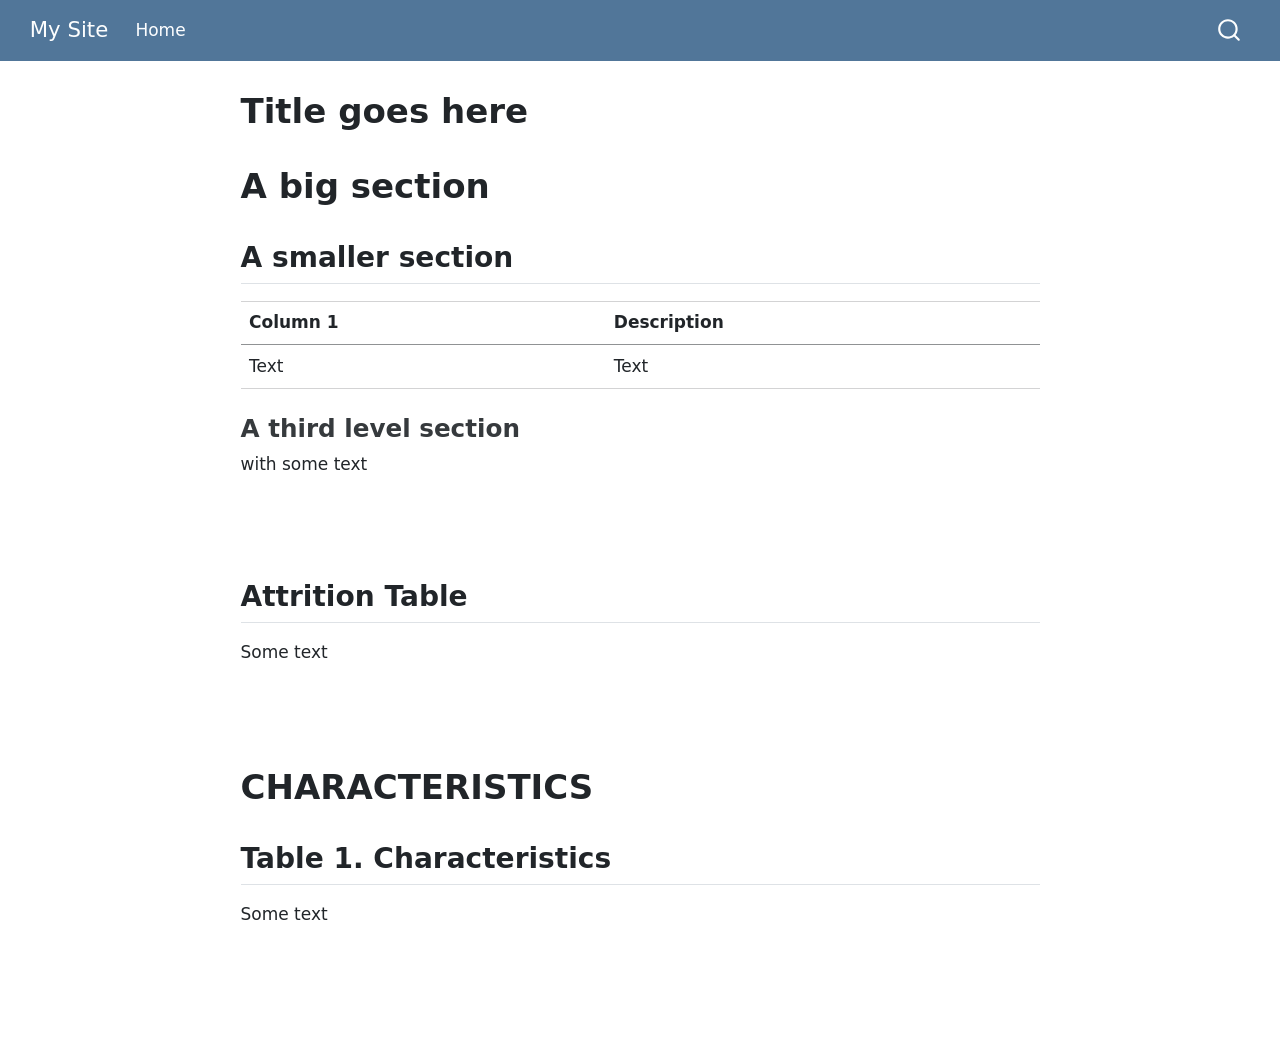
==== index.html @ ead002fa "Built site for gh-pages" ====
<!DOCTYPE html>
<html xmlns="http://www.w3.org/1999/xhtml" lang="en" xml:lang="en"><head>

<meta charset="utf-8">
<meta name="generator" content="quarto-1.10.18">

<meta name="viewport" content="width=device-width, initial-scale=1.0, user-scalable=yes">


<title>Title goes here – My Site</title>
<style>
/* Default styles provided by pandoc.
** See https://pandoc.org/MANUAL.html#variables-for-html for config info.
*/
span.smallcaps{font-variant: small-caps;}
div.columns{display: flex; gap: 1.5em;}
div.column{flex: auto;}
@media screen {
div.columns{gap: min(4vw, 1.5em);}
div.column{overflow-x: auto;}
}
div.hanging-indent{margin-left: 1.5em; text-indent: -1.5em;}
ul.task-list{list-style: none;}
ul.task-list li input[type="checkbox"] {
  width: 0.8em;
  margin: 0 0.8em 0.2em -1em; /* quarto-specific, see https://github.com/quarto-dev/quarto-cli/issues/4556 */ 
  vertical-align: middle;
}
</style>


<script src="site_libs/quarto-nav/quarto-nav.js"></script>
<script src="site_libs/quarto-nav/headroom.min.js"></script>
<script src="site_libs/clipboard/clipboard.min.js"></script>
<script src="site_libs/quarto-search/autocomplete.umd.js"></script>
<script src="site_libs/quarto-search/fuse.min.js"></script>
<script src="site_libs/quarto-search/quarto-search.js"></script>
<meta name="quarto:offset" content="./">
<script src="site_libs/quarto-html/quarto.js" type="module"></script>
<script src="site_libs/quarto-html/tabsets/tabsets.js" type="module"></script>
<script src="site_libs/quarto-html/popper.min.js"></script>
<script src="site_libs/quarto-html/tippy.umd.min.js"></script>
<script src="site_libs/quarto-html/anchor.min.js"></script>
<link href="site_libs/quarto-html/tippy.css" rel="stylesheet">
<link href="site_libs/quarto-html/quarto-syntax-highlighting-64a204ab8560d761af7679ceaba22944.css" rel="stylesheet" id="quarto-text-highlighting-styles">
<script src="site_libs/bootstrap/bootstrap.min.js"></script>
<link href="site_libs/bootstrap/bootstrap-icons.css" rel="stylesheet">
<link href="site_libs/bootstrap/bootstrap-4404fc44ce39540de2993f3ab3e0ab5d.min.css" rel="stylesheet" append-hash="true" id="quarto-bootstrap" data-mode="light">
<script id="quarto-search-options" type="application/json">{
  "location": "navbar",
  "copy-button": false,
  "collapse-after": 3,
  "panel-placement": "end",
  "type": "overlay",
  "limit": 50,
  "keyboard-shortcut": [
    "f",
    "/",
    "s"
  ],
  "show-item-context": false,
  "language": {
    "search-no-results-text": "No results",
    "search-matching-documents-text": "matching documents",
    "search-copy-link-title": "Copy link to search",
    "search-hide-matches-text": "Hide additional matches",
    "search-more-match-text": "more match in this document",
    "search-more-matches-text": "more matches in this document",
    "search-clear-button-title": "Clear",
    "search-text-placeholder": "",
    "search-detached-cancel-button-title": "Cancel",
    "search-submit-button-title": "Submit",
    "search-label": "Search"
  }
}</script>


</head>

<body class="nav-fixed fullcontent quarto-light">

<div id="quarto-search-results"></div>
  <header id="quarto-header" class="headroom fixed-top">
    <nav class="navbar navbar-expand-lg " data-bs-theme="dark">
      <div class="navbar-container container-fluid">
      <div class="navbar-brand-container mx-auto">
    <a class="navbar-brand" href="./index.html">
    <span class="navbar-title">My Site</span>
    </a>
  </div>
            <div id="quarto-search" class="" title="Search"></div>
          <button class="navbar-toggler" type="button" data-bs-toggle="collapse" data-bs-target="#navbarCollapse" aria-controls="navbarCollapse" role="menu" aria-expanded="false" aria-label="Toggle navigation" onclick="if (window.quartoToggleHeadroom) { window.quartoToggleHeadroom(); }">
  <span class="navbar-toggler-icon"></span>
</button>
          <div class="collapse navbar-collapse" id="navbarCollapse">
            <ul class="navbar-nav navbar-nav-scroll me-auto">
  <li class="nav-item">
    <a class="nav-link active" href="./index.html" aria-current="page"> 
<span class="menu-text">Home</span></a>
  </li>  
</ul>
          </div> <!-- /navcollapse -->
            <div class="quarto-navbar-tools">
</div>
      </div> <!-- /container-fluid -->
    </nav>
</header>
<!-- content -->
<div id="quarto-content" class="quarto-container page-columns page-rows-contents page-layout-article page-navbar">
<!-- sidebar -->
<!-- margin-sidebar -->
    
<!-- main -->
<main class="content" id="quarto-document-content">

<header id="title-block-header" class="quarto-title-block default">
<div class="quarto-title">
<h1 class="title">Title goes here</h1>
</div>



<div class="quarto-title-meta">

    
  
    
  </div>
  


</header>


<section id="a-big-section" class="level1">
<h1>A big section</h1>
<section id="a-smaller-section" class="level2">
<h2 class="anchored" data-anchor-id="a-smaller-section">A smaller section</h2>
<table class="caption-top table">
<thead>
<tr class="header">
<th>Column 1</th>
<th>Description</th>
</tr>
</thead>
<tbody>
<tr class="odd">
<td>Text</td>
<td>Text</td>
</tr>
</tbody>
</table>
<section id="a-third-level-section" class="level3">
<h3 class="anchored" data-anchor-id="a-third-level-section">A third level section</h3>
<p>with some text</p>
<p><br> <br></p>
<!----------------------------------------------------------------------------->
<!-- 2. ATTRITION
<!----------------------------------------------------------------------------->
</section>
</section>
<section id="attrition-table" class="level2">
<h2 class="anchored" data-anchor-id="attrition-table">Attrition Table</h2>
<p>Some text</p>
<p><br> <br></p>
<!----------------------------------------------------------------------------->
<!-- 3. CHARACTERISTICS
<!----------------------------------------------------------------------------->
</section>
</section>
<section id="characteristics" class="level1">
<h1>CHARACTERISTICS</h1>
<section id="table-1.-characteristics" class="level2">
<h2 class="anchored" data-anchor-id="table-1.-characteristics">Table 1. Characteristics</h2>
<p>Some text</p>
<p><br></p>


</section>
</section>

</main> <!-- /main -->
<script id="quarto-html-after-body" type="application/javascript">
  window.document.addEventListener("DOMContentLoaded", function (event) {
    const icon = "";
    const anchorJS = new window.AnchorJS();
    anchorJS.options = {
      placement: 'right',
      icon: icon
    };
    anchorJS.add('.anchored');
    const isCodeAnnotation = (el) => {
      for (const clz of el.classList) {
        if (clz.startsWith('code-annotation-')) {                     
          return true;
        }
      }
      return false;
    }
    const onCopySuccess = function(e) {
      // button target
      const button = e.trigger;
      // don't keep focus
      button.blur();
      // flash "checked"
      button.classList.add('code-copy-button-checked');
      var currentTitle = button.getAttribute("title");
      button.setAttribute("title", "Copied!");
      let tooltip;
      if (window.bootstrap) {
        button.setAttribute("data-bs-toggle", "tooltip");
        button.setAttribute("data-bs-placement", "left");
        button.setAttribute("data-bs-title", "Copied!");
        tooltip = new bootstrap.Tooltip(button, 
          { trigger: "manual", 
            customClass: "code-copy-button-tooltip",
            offset: [0, -8]});
        tooltip.show();    
      }
      setTimeout(function() {
        if (tooltip) {
          tooltip.hide();
          button.removeAttribute("data-bs-title");
          button.removeAttribute("data-bs-toggle");
          button.removeAttribute("data-bs-placement");
        }
        button.setAttribute("title", currentTitle);
        button.classList.remove('code-copy-button-checked');
      }, 1000);
      // clear code selection
      e.clearSelection();
    }
    const getTextToCopy = function(trigger) {
      const outerScaffold = trigger.parentElement.cloneNode(true);
      const codeEl = outerScaffold.querySelector('code');
      for (const childEl of codeEl.children) {
        if (isCodeAnnotation(childEl)) {
          childEl.remove();
        }
      }
      return codeEl.innerText;
    }
    const clipboard = new window.ClipboardJS('.code-copy-button:not([data-in-quarto-modal])', {
      text: getTextToCopy
    });
    clipboard.on('success', onCopySuccess);
    if (window.document.getElementById('quarto-embedded-source-code-modal')) {
      const clipboardModal = new window.ClipboardJS('.code-copy-button[data-in-quarto-modal]', {
        text: getTextToCopy,
        container: window.document.getElementById('quarto-embedded-source-code-modal')
      });
      clipboardModal.on('success', onCopySuccess);
    }
      var localhostRegex = new RegExp(/^(?:http|https):\/\/localhost\:?[0-9]*\//);
      var mailtoRegex = new RegExp(/^mailto:/);
        var filterRegex = new RegExp("https:\/\/nolankm\.github\.io\/github-pages-quarto-test\/");
      var isInternal = (href) => {
          return filterRegex.test(href) || localhostRegex.test(href) || mailtoRegex.test(href);
      }
      // Inspect non-navigation links and adorn them if external
     var links = window.document.querySelectorAll('a[href]:not(.nav-link):not(.navbar-brand):not(.toc-action):not(.sidebar-link):not(.sidebar-item-toggle):not(.pagination-link):not(.no-external):not([aria-hidden]):not(.dropdown-item):not(.quarto-navigation-tool):not(.about-link)');
      for (var i=0; i<links.length; i++) {
        const link = links[i];
        if (!isInternal(link.href)) {
          // undo the damage that might have been done by quarto-nav.js in the case of
          // links that we want to consider external
          if (link.dataset.originalHref !== undefined) {
            link.href = link.dataset.originalHref;
          }
        }
      }
    function tippyHover(el, contentFn, onTriggerFn, onUntriggerFn) {
      const config = {
        allowHTML: true,
        maxWidth: 500,
        delay: 100,
        arrow: false,
        appendTo: function(el) {
            return el.parentElement;
        },
        interactive: true,
        interactiveBorder: 10,
        theme: 'quarto',
        placement: 'bottom-start',
      };
      if (contentFn) {
        config.content = contentFn;
      }
      if (onTriggerFn) {
        config.onTrigger = onTriggerFn;
      }
      if (onUntriggerFn) {
        config.onUntrigger = onUntriggerFn;
      }
      window.tippy(el, config); 
    }
    const noterefs = window.document.querySelectorAll('a[role="doc-noteref"]');
    for (var i=0; i<noterefs.length; i++) {
      const ref = noterefs[i];
      tippyHover(ref, function() {
        // use id or data attribute instead here
        let href = ref.getAttribute('data-footnote-href') || ref.getAttribute('href');
        try { href = new URL(href).hash; } catch {}
        const id = href.replace(/^#\/?/, "");
        const note = window.document.getElementById(id);
        if (note) {
          return note.innerHTML;
        } else {
          return "";
        }
      });
    }
    const xrefs = window.document.querySelectorAll('a.quarto-xref');
    const processXRef = (id, note) => {
      // Strip column container classes
      const stripColumnClz = (el) => {
        el.classList.remove("page-full", "page-columns");
        if (el.children) {
          for (const child of el.children) {
            stripColumnClz(child);
          }
        }
      }
      stripColumnClz(note)
      if (id === null || id.startsWith('sec-')) {
        // Special case sections, only their first couple elements
        const container = document.createElement("div");
        if (note.children && note.children.length > 2) {
          container.appendChild(note.children[0].cloneNode(true));
          for (let i = 1; i < note.children.length; i++) {
            const child = note.children[i];
            if (child.tagName === "P" && child.innerText === "") {
              continue;
            } else {
              container.appendChild(child.cloneNode(true));
              break;
            }
          }
          if (window.Quarto?.typesetMath) {
            window.Quarto.typesetMath(container);
          }
          return container.innerHTML
        } else {
          if (window.Quarto?.typesetMath) {
            window.Quarto.typesetMath(note);
          }
          return note.innerHTML;
        }
      } else {
        // Remove any anchor links if they are present
        const anchorLink = note.querySelector('a.anchorjs-link');
        if (anchorLink) {
          anchorLink.remove();
        }
        if (window.Quarto?.typesetMath) {
          window.Quarto.typesetMath(note);
        }
        if (note.classList.contains("callout")) {
          return note.outerHTML;
        } else {
          return note.innerHTML;
        }
      }
    }
    for (var i=0; i<xrefs.length; i++) {
      const xref = xrefs[i];
      tippyHover(xref, undefined, function(instance) {
        instance.disable();
        let url = xref.getAttribute('href');
        let hash = undefined; 
        if (url.startsWith('#')) {
          hash = url;
        } else {
          try { hash = new URL(url).hash; } catch {}
        }
        if (hash) {
          const id = hash.replace(/^#\/?/, "");
          const note = window.document.getElementById(id);
          if (note !== null) {
            try {
              const html = processXRef(id, note.cloneNode(true));
              instance.setContent(html);
            } finally {
              instance.enable();
              instance.show();
            }
          } else {
            // See if we can fetch this
            fetch(url.split('#')[0])
            .then(res => res.text())
            .then(html => {
              const parser = new DOMParser();
              const htmlDoc = parser.parseFromString(html, "text/html");
              const note = htmlDoc.getElementById(id);
              if (note !== null) {
                const html = processXRef(id, note);
                instance.setContent(html);
              } 
            }).finally(() => {
              instance.enable();
              instance.show();
            });
          }
        } else {
          // See if we can fetch a full url (with no hash to target)
          // This is a special case and we should probably do some content thinning / targeting
          fetch(url)
          .then(res => res.text())
          .then(html => {
            const parser = new DOMParser();
            const htmlDoc = parser.parseFromString(html, "text/html");
            const note = htmlDoc.querySelector('main.content');
            if (note !== null) {
              // This should only happen for chapter cross references
              // (since there is no id in the URL)
              // remove the first header
              if (note.children.length > 0 && note.children[0].tagName === "HEADER") {
                note.children[0].remove();
              }
              const html = processXRef(null, note);
              instance.setContent(html);
            } 
          }).finally(() => {
            instance.enable();
            instance.show();
          });
        }
      }, function(instance) {
      });
    }
        let selectedAnnoteEl;
        const selectorForAnnotation = ( cell, annotation) => {
          let cellAttr = 'data-code-cell="' + cell + '"';
          let lineAttr = 'data-code-annotation="' +  annotation + '"';
          const selector = 'span[' + cellAttr + '][' + lineAttr + ']';
          return selector;
        }
        const selectCodeLines = (annoteEl) => {
          const doc = window.document;
          const targetCell = annoteEl.getAttribute("data-target-cell");
          const targetAnnotation = annoteEl.getAttribute("data-target-annotation");
          const annoteSpan = window.document.querySelector(selectorForAnnotation(targetCell, targetAnnotation));
          const lines = annoteSpan.getAttribute("data-code-lines").split(",");
          const lineIds = lines.map((line) => {
            return targetCell + "-" + line;
          })
          let top = null;
          let height = null;
          let parent = null;
          if (lineIds.length > 0) {
              //compute the position of the single el (top and bottom and make a div)
              const el = window.document.getElementById(lineIds[0]);
              top = el.offsetTop;
              height = el.offsetHeight;
              parent = el.parentElement.parentElement;
            if (lineIds.length > 1) {
              const lastEl = window.document.getElementById(lineIds[lineIds.length - 1]);
              const bottom = lastEl.offsetTop + lastEl.offsetHeight;
              height = bottom - top;
            }
            if (top !== null && height !== null && parent !== null) {
              // cook up a div (if necessary) and position it 
              let div = window.document.getElementById("code-annotation-line-highlight");
              if (div === null) {
                div = window.document.createElement("div");
                div.setAttribute("id", "code-annotation-line-highlight");
                div.style.position = 'absolute';
                parent.appendChild(div);
              }
              div.style.top = top - 2 + "px";
              div.style.height = height + 4 + "px";
              div.style.left = 0;
              let gutterDiv = window.document.getElementById("code-annotation-line-highlight-gutter");
              if (gutterDiv === null) {
                gutterDiv = window.document.createElement("div");
                gutterDiv.setAttribute("id", "code-annotation-line-highlight-gutter");
                gutterDiv.style.position = 'absolute';
                const codeCell = window.document.getElementById(targetCell);
                const gutter = codeCell.querySelector('.code-annotation-gutter');
                gutter.appendChild(gutterDiv);
              }
              gutterDiv.style.top = top - 2 + "px";
              gutterDiv.style.height = height + 4 + "px";
            }
            selectedAnnoteEl = annoteEl;
          }
        };
        const unselectCodeLines = () => {
          const elementsIds = ["code-annotation-line-highlight", "code-annotation-line-highlight-gutter"];
          elementsIds.forEach((elId) => {
            const div = window.document.getElementById(elId);
            if (div) {
              div.remove();
            }
          });
          selectedAnnoteEl = undefined;
        };
          // Handle positioning of the toggle
      window.addEventListener(
        "resize",
        throttle(() => {
          elRect = undefined;
          if (selectedAnnoteEl) {
            selectCodeLines(selectedAnnoteEl);
          }
        }, 10)
      );
      function throttle(fn, ms) {
      let throttle = false;
      let timer;
        return (...args) => {
          if(!throttle) { // first call gets through
              fn.apply(this, args);
              throttle = true;
          } else { // all the others get throttled
              if(timer) clearTimeout(timer); // cancel #2
              timer = setTimeout(() => {
                fn.apply(this, args);
                timer = throttle = false;
              }, ms);
          }
        };
      }
        // Attach click handler to the DT
        const annoteDls = window.document.querySelectorAll('dt[data-target-cell]');
        for (const annoteDlNode of annoteDls) {
          annoteDlNode.addEventListener('click', (event) => {
            const clickedEl = event.target;
            if (clickedEl !== selectedAnnoteEl) {
              unselectCodeLines();
              const activeEl = window.document.querySelector('dt[data-target-cell].code-annotation-active');
              if (activeEl) {
                activeEl.classList.remove('code-annotation-active');
              }
              selectCodeLines(clickedEl);
              clickedEl.classList.add('code-annotation-active');
            } else {
              // Unselect the line
              unselectCodeLines();
              clickedEl.classList.remove('code-annotation-active');
            }
          });
        }
    const findCites = (el) => {
      const parentEl = el.parentElement;
      if (parentEl) {
        const cites = parentEl.dataset.cites;
        if (cites) {
          return {
            el,
            cites: cites.split(' ')
          };
        } else {
          return findCites(el.parentElement)
        }
      } else {
        return undefined;
      }
    };
    var bibliorefs = window.document.querySelectorAll('a[role="doc-biblioref"]');
    for (var i=0; i<bibliorefs.length; i++) {
      const ref = bibliorefs[i];
      const citeInfo = findCites(ref);
      if (citeInfo) {
        tippyHover(citeInfo.el, function() {
          var popup = window.document.createElement('div');
          citeInfo.cites.forEach(function(cite) {
            var citeDiv = window.document.createElement('div');
            citeDiv.classList.add('hanging-indent');
            citeDiv.classList.add('csl-entry');
            var biblioDiv = window.document.getElementById('ref-' + cite);
            if (biblioDiv) {
              citeDiv.innerHTML = biblioDiv.innerHTML;
            }
            popup.appendChild(citeDiv);
          });
          return popup.innerHTML;
        });
      }
    }
  });
  </script>
</div> <!-- /content -->




</body></html>
---- site_libs/quarto-html/tippy.css ----
.tippy-box[data-animation=fade][data-state=hidden]{opacity:0}[data-tippy-root]{max-width:calc(100vw - 10px)}.tippy-box{position:relative;background-color:#333;color:#fff;border-radius:4px;font-size:14px;line-height:1.4;white-space:normal;outline:0;transition-property:transform,visibility,opacity}.tippy-box[data-placement^=top]>.tippy-arrow{bottom:0}.tippy-box[data-placement^=top]>.tippy-arrow:before{bottom:-7px;left:0;border-width:8px 8px 0;border-top-color:initial;transform-origin:center top}.tippy-box[data-placement^=bottom]>.tippy-arrow{top:0}.tippy-box[data-placement^=bottom]>.tippy-arrow:before{top:-7px;left:0;border-width:0 8px 8px;border-bottom-color:initial;transform-origin:center bottom}.tippy-box[data-placement^=left]>.tippy-arrow{right:0}.tippy-box[data-placement^=left]>.tippy-arrow:before{border-width:8px 0 8px 8px;border-left-color:initial;right:-7px;transform-origin:center left}.tippy-box[data-placement^=right]>.tippy-arrow{left:0}.tippy-box[data-placement^=right]>.tippy-arrow:before{left:-7px;border-width:8px 8px 8px 0;border-right-color:initial;transform-origin:center right}.tippy-box[data-inertia][data-state=visible]{transition-timing-function:cubic-bezier(.54,1.5,.38,1.11)}.tippy-arrow{width:16px;height:16px;color:#333}.tippy-arrow:before{content:"";position:absolute;border-color:transparent;border-style:solid}.tippy-content{position:relative;padding:5px 9px;z-index:1}
---- site_libs/quarto-html/quarto-syntax-highlighting-64a204ab8560d761af7679ceaba22944.css ----
/* quarto syntax highlight colors */
:root {
  --quarto-hl-ot-color: #003B4F;
  --quarto-hl-at-color: #657422;
  --quarto-hl-ss-color: #20794D;
  --quarto-hl-an-color: #5E5E5E;
  --quarto-hl-fu-color: #4758AB;
  --quarto-hl-st-color: #20794D;
  --quarto-hl-cf-color: #003B4F;
  --quarto-hl-op-color: #5E5E5E;
  --quarto-hl-er-color: #AD0000;
  --quarto-hl-bn-color: #AD0000;
  --quarto-hl-al-color: #AD0000;
  --quarto-hl-va-color: #111111;
  --quarto-hl-bu-color: inherit;
  --quarto-hl-ex-color: inherit;
  --quarto-hl-pp-color: #AD0000;
  --quarto-hl-in-color: #5E5E5E;
  --quarto-hl-vs-color: #20794D;
  --quarto-hl-wa-color: #5E5E5E;
  --quarto-hl-do-color: #5E5E5E;
  --quarto-hl-im-color: #00769E;
  --quarto-hl-ch-color: #20794D;
  --quarto-hl-dt-color: #AD0000;
  --quarto-hl-fl-color: #AD0000;
  --quarto-hl-co-color: #5E5E5E;
  --quarto-hl-cv-color: #5E5E5E;
  --quarto-hl-cn-color: #8f5902;
  --quarto-hl-sc-color: #5E5E5E;
  --quarto-hl-dv-color: #AD0000;
  --quarto-hl-kw-color: #003B4F;
}

/* other quarto variables */
:root {
  --quarto-font-monospace: SFMono-Regular, Menlo, Monaco, Consolas, "Liberation Mono", "Courier New", monospace;
}

/* syntax highlight based on Pandoc's rules */
pre > code.sourceCode > span {
  color: #003B4F;
}

code.sourceCode > span {
  color: #003B4F;
}

div.sourceCode,
div.sourceCode pre.sourceCode {
  color: #003B4F;
}

/* Normal */
code span {
  color: #003B4F;
}

/* Alert */
code span.al {
  color: #AD0000;
  font-style: inherit;
}

/* Annotation */
code span.an {
  color: #5E5E5E;
  font-style: inherit;
}

/* Attribute */
code span.at {
  color: #657422;
  font-style: inherit;
}

/* BaseN */
code span.bn {
  color: #AD0000;
  font-style: inherit;
}

/* BuiltIn */
code span.bu {
  font-style: inherit;
}

/* ControlFlow */
code span.cf {
  color: #003B4F;
  font-weight: bold;
  font-style: inherit;
}

/* Char */
code span.ch {
  color: #20794D;
  font-style: inherit;
}

/* Constant */
code span.cn {
  color: #8f5902;
  font-style: inherit;
}

/* Comment */
code span.co {
  color: #5E5E5E;
  font-style: inherit;
}

/* CommentVar */
code span.cv {
  color: #5E5E5E;
  font-style: italic;
}

/* Documentation */
code span.do {
  color: #5E5E5E;
  font-style: italic;
}

/* DataType */
code span.dt {
  color: #AD0000;
  font-style: inherit;
}

/* DecVal */
code span.dv {
  color: #AD0000;
  font-style: inherit;
}

/* Error */
code span.er {
  color: #AD0000;
  font-style: inherit;
}

/* Extension */
code span.ex {
  font-style: inherit;
}

/* Float */
code span.fl {
  color: #AD0000;
  font-style: inherit;
}

/* Function */
code span.fu {
  color: #4758AB;
  font-style: inherit;
}

/* Import */
code span.im {
  color: #00769E;
  font-style: inherit;
}

/* Information */
code span.in {
  color: #5E5E5E;
  font-style: inherit;
}

/* Keyword */
code span.kw {
  color: #003B4F;
  font-weight: bold;
  font-style: inherit;
}

/* Operator */
code span.op {
  color: #5E5E5E;
  font-style: inherit;
}

/* Other */
code span.ot {
  color: #003B4F;
  font-style: inherit;
}

/* Preprocessor */
code span.pp {
  color: #AD0000;
  font-style: inherit;
}

/* SpecialChar */
code span.sc {
  color: #5E5E5E;
  font-style: inherit;
}

/* SpecialString */
code span.ss {
  color: #20794D;
  font-style: inherit;
}

/* String */
code span.st {
  color: #20794D;
  font-style: inherit;
}

/* Variable */
code span.va {
  color: #111111;
  font-style: inherit;
}

/* VerbatimString */
code span.vs {
  color: #20794D;
  font-style: inherit;
}

/* Warning */
code span.wa {
  color: #5E5E5E;
  font-style: italic;
}

.prevent-inlining {
  content: "</";
}

/*# sourceMappingURL=9d8d5bb603a83b8298b89080a598c93b.css.map */
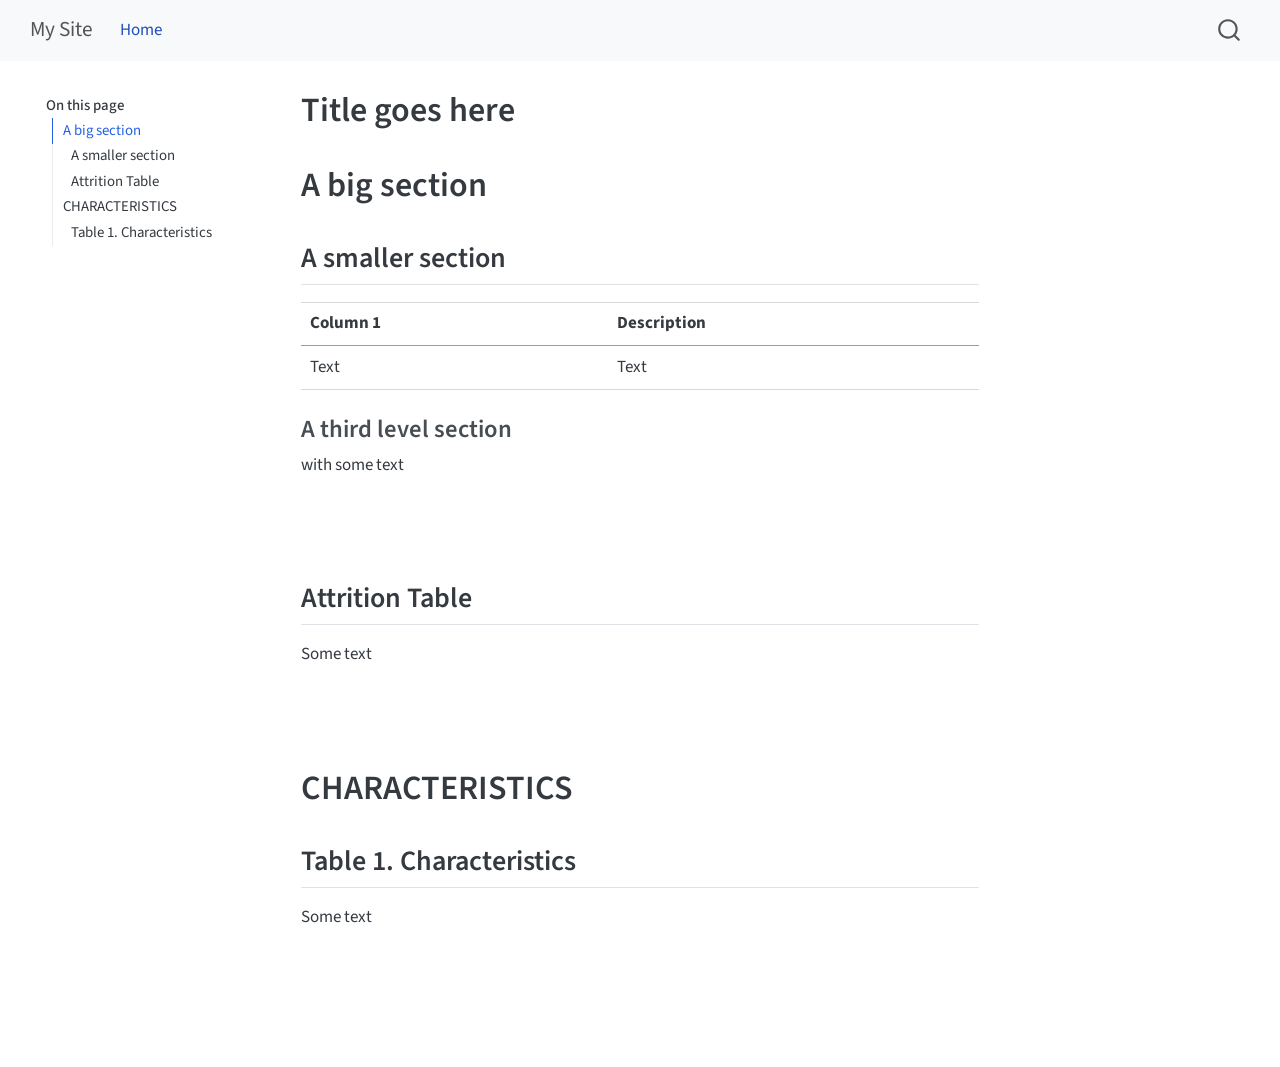
==== commit 05a618a2: "Built site for gh-pages" ====
--- a/index.html
+++ b/index.html
@@ -45,7 +45,7 @@
 <link href="site_libs/quarto-html/quarto-syntax-highlighting-64a204ab8560d761af7679ceaba22944.css" rel="stylesheet" id="quarto-text-highlighting-styles">
 <script src="site_libs/bootstrap/bootstrap.min.js"></script>
 <link href="site_libs/bootstrap/bootstrap-icons.css" rel="stylesheet">
-<link href="site_libs/bootstrap/bootstrap-4404fc44ce39540de2993f3ab3e0ab5d.min.css" rel="stylesheet" append-hash="true" id="quarto-bootstrap" data-mode="light">
+<link href="site_libs/bootstrap/bootstrap-e3adbaa939bcd423dddc8c8a834270b4.min.css" rel="stylesheet" append-hash="true" id="quarto-bootstrap" data-mode="light">
 <script id="quarto-search-options" type="application/json">{
   "location": "navbar",
   "copy-button": false,
@@ -77,7 +77,7 @@
 
 </head>
 
-<body class="nav-fixed fullcontent quarto-light">
+<body class="floating nav-fixed quarto-light">
 
 <div id="quarto-search-results"></div>
   <header id="quarto-header" class="headroom fixed-top">
@@ -108,8 +108,27 @@
 <!-- content -->
 <div id="quarto-content" class="quarto-container page-columns page-rows-contents page-layout-article page-navbar">
 <!-- sidebar -->
+  <nav id="quarto-sidebar" class="sidebar collapse collapse-horizontal quarto-sidebar-collapse-item sidebar-navigation floating overflow-auto">
+    <nav id="TOC" role="doc-toc" class="toc-active" data-toc-expanded="99">
+    <h2 id="toc-title">On this page</h2>
+   
+  <ul class="collapse">
+  <li><a href="#a-big-section" id="toc-a-big-section" class="nav-link active" data-scroll-target="#a-big-section">A big section</a>
+  <ul class="collapse">
+  <li><a href="#a-smaller-section" id="toc-a-smaller-section" class="nav-link" data-scroll-target="#a-smaller-section">A smaller section</a></li>
+  <li><a href="#attrition-table" id="toc-attrition-table" class="nav-link" data-scroll-target="#attrition-table">Attrition Table</a></li>
+  </ul></li>
+  <li><a href="#characteristics" id="toc-characteristics" class="nav-link" data-scroll-target="#characteristics">CHARACTERISTICS</a>
+  <ul class="collapse">
+  <li><a href="#table-1.-characteristics" id="toc-table-1.-characteristics" class="nav-link" data-scroll-target="#table-1.-characteristics">Table 1. Characteristics</a></li>
+  </ul></li>
+  </ul>
+</nav>
+</nav>
+<div id="quarto-sidebar-glass" class="quarto-sidebar-collapse-item" data-bs-toggle="collapse" data-bs-target=".quarto-sidebar-collapse-item"></div>
 <!-- margin-sidebar -->
-    
+    <div id="quarto-margin-sidebar" class="sidebar margin-sidebar zindex-bottom">
+    </div>
 <!-- main -->
 <main class="content" id="quarto-document-content">
 
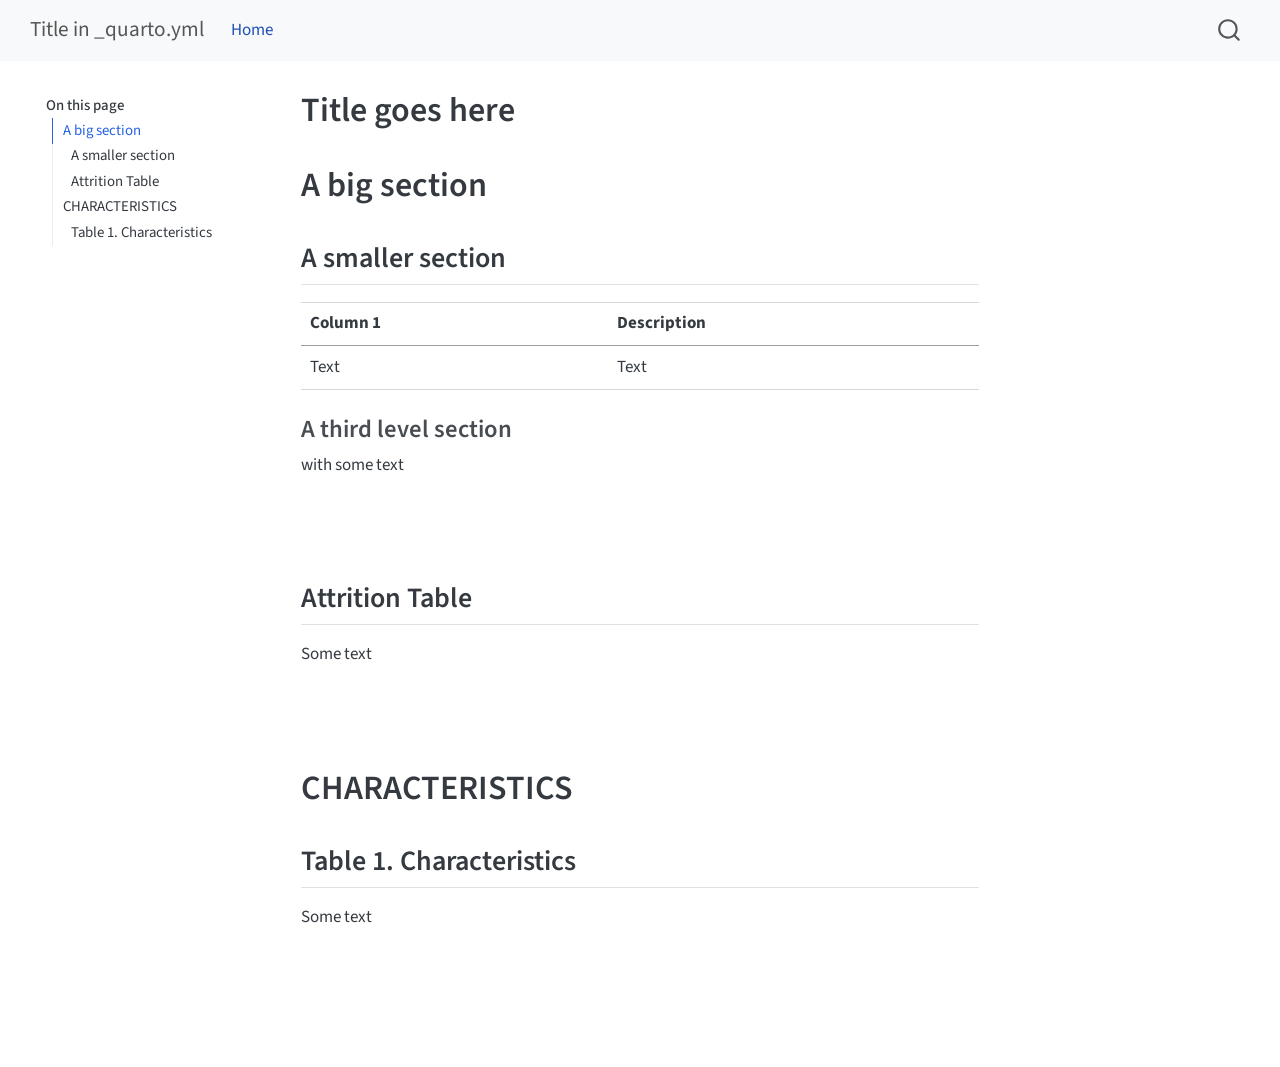
==== commit 19dc70b6: "Built site for gh-pages" ====
--- a/index.html
+++ b/index.html
@@ -7,7 +7,7 @@
 <meta name="viewport" content="width=device-width, initial-scale=1.0, user-scalable=yes">
 
 
-<title>Title goes here – My Site</title>
+<title>Title goes here – Title in _quarto.yml</title>
 <style>
 /* Default styles provided by pandoc.
 ** See https://pandoc.org/MANUAL.html#variables-for-html for config info.
@@ -85,7 +85,7 @@
       <div class="navbar-container container-fluid">
       <div class="navbar-brand-container mx-auto">
     <a class="navbar-brand" href="./index.html">
-    <span class="navbar-title">My Site</span>
+    <span class="navbar-title">Title in _quarto.yml</span>
     </a>
   </div>
             <div id="quarto-search" class="" title="Search"></div>
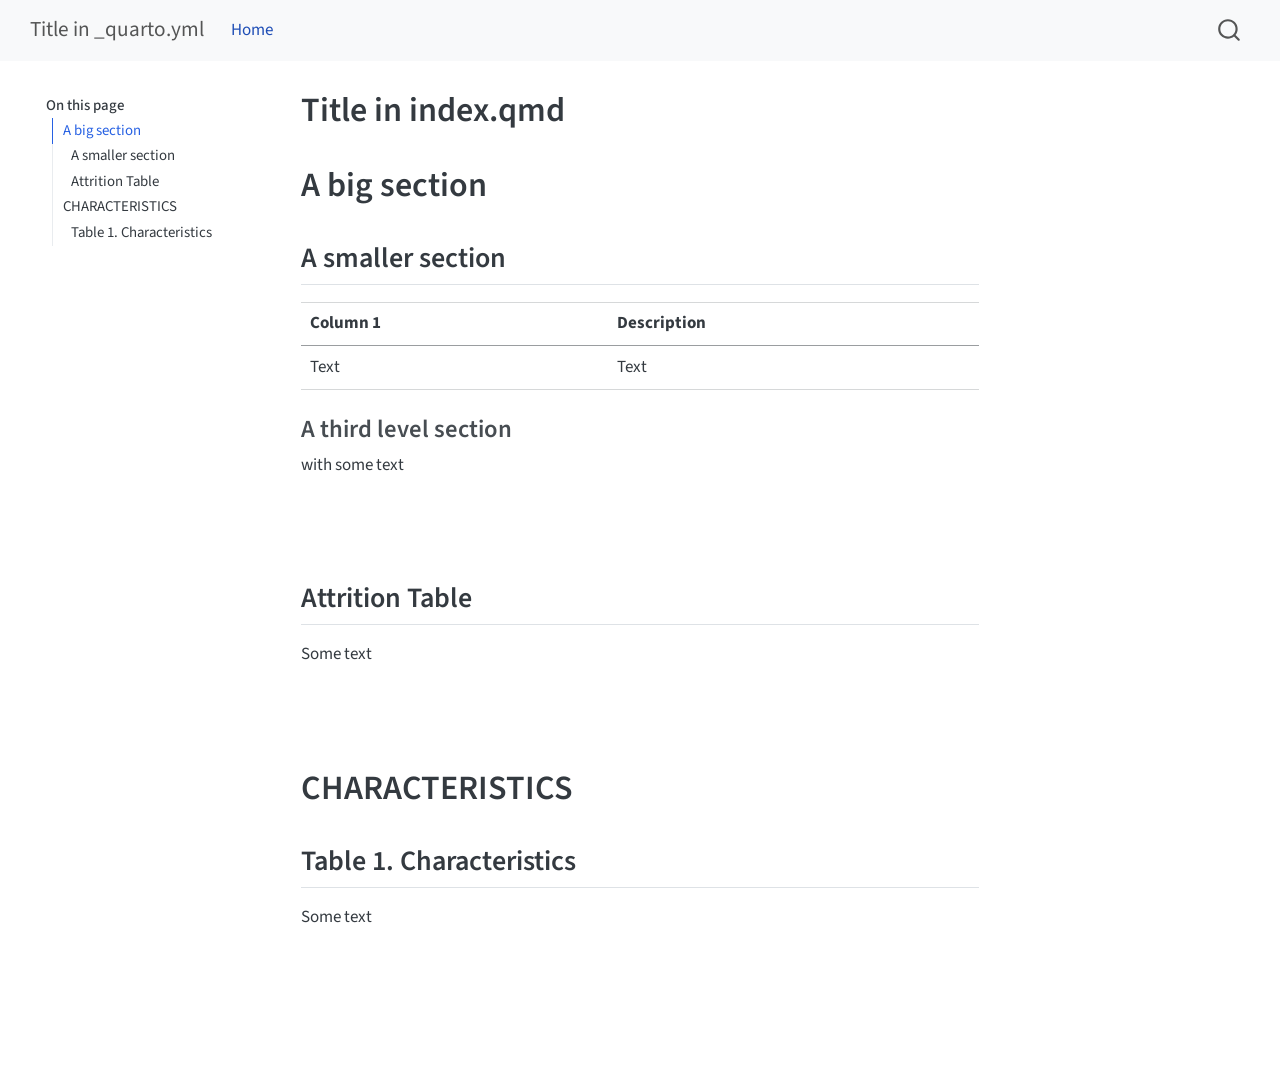
==== commit 5b1a17ae: "Built site for gh-pages" ====
--- a/index.html
+++ b/index.html
@@ -7,7 +7,7 @@
 <meta name="viewport" content="width=device-width, initial-scale=1.0, user-scalable=yes">
 
 
-<title>Title goes here – Title in _quarto.yml</title>
+<title>Title in index.qmd – Title in _quarto.yml</title>
 <style>
 /* Default styles provided by pandoc.
 ** See https://pandoc.org/MANUAL.html#variables-for-html for config info.
@@ -134,7 +134,7 @@
 
 <header id="title-block-header" class="quarto-title-block default">
 <div class="quarto-title">
-<h1 class="title">Title goes here</h1>
+<h1 class="title">Title in index.qmd</h1>
 </div>
 
 
